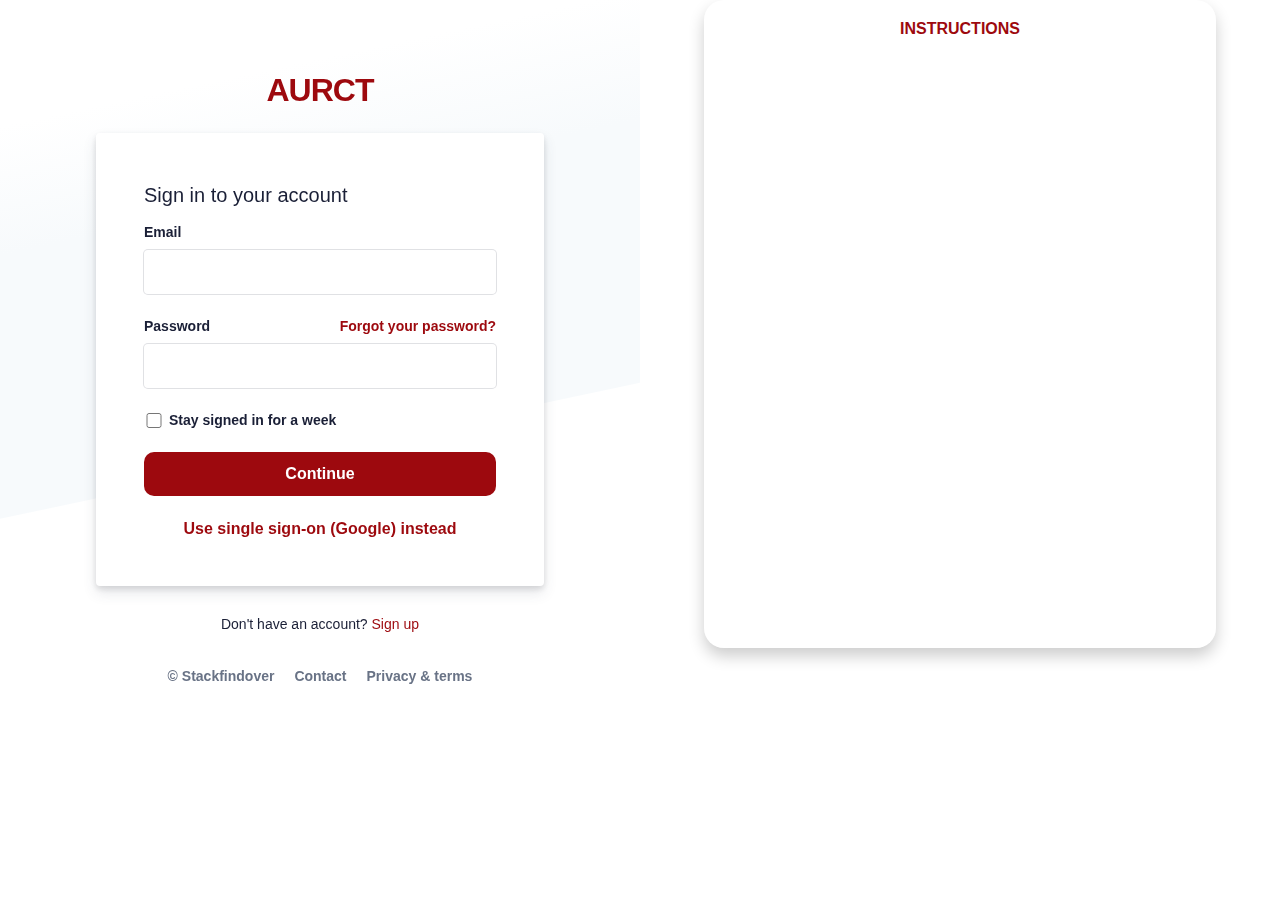
==== index.html @ f4509e71 "update" ====
<!DOCTYPE html>
<html lang="en">

<head>
    <meta charset="UTF-8">
    <meta http-equiv="X-UA-Compatible" content="IE=edge">
    <meta name="viewport" content="width=device-width, initial-scale=1.0">
    <title>Anna University Regional Campus Tirunelveli</title>
    <link rel="stylesheet" href="./src/index.css">
</head>

<body>
    <div class="main">
        <div class="left">
            <div class="login-root">
                <div class="box-root flex-flex flex-direction--column" style="min-height: 100vh;flex-grow: 1;">
                    <div class="loginbackground box-background--white padding-top--64">
                        <div class="loginbackground-gridContainer">
                            <div class="box-root flex-flex" style="grid-area: top / start / 8 / end;">
                                <div class="box-root"
                                    style="background-image: linear-gradient(white 0%, rgb(247, 250, 252) 33%); flex-grow: 1;">
                                </div>
                            </div>
                            <div class="box-root flex-flex" style="grid-area: 4 / 2 / auto / 5;">
                                <div class="box-root box-divider--light-all-2 animationLeftRight tans3s"
                                    style="flex-grow: 1;"></div>
                            </div>
                            <div class="box-root flex-flex" style="grid-area: 6 / start / auto / 2;">
                                <div class="box-root box-background--blue800" style="flex-grow: 1;"></div>
                            </div>
                            <div class="box-root flex-flex" style="grid-area: 7 / start / auto / 4;">
                                <div class="box-root box-background--blue animationLeftRight" style="flex-grow: 1;"></div>
                            </div>
                            <div class="box-root flex-flex" style="grid-area: 8 / 4 / auto / 6;">
                                <div class="box-root box-background--gray100 animationLeftRight tans3s"
                                    style="flex-grow: 1;"></div>
                            </div>
                            <div class="box-root flex-flex" style="grid-area: 2 / 15 / auto / end;">
                                <div class="box-root box-background--cyan200 animationRightLeft tans4s"
                                    style="flex-grow: 1;"></div>
                            </div>
                            <div class="box-root flex-flex" style="grid-area: 3 / 14 / auto / end;">
                                <div class="box-root box-background--blue animationRightLeft" style="flex-grow: 1;"></div>
                            </div>
                            <div class="box-root flex-flex" style="grid-area: 4 / 17 / auto / 20;">
                                <div class="box-root box-background--gray100 animationRightLeft tans4s"
                                    style="flex-grow: 1;"></div>
                            </div>
                            <div class="box-root flex-flex" style="grid-area: 5 / 14 / auto / 17;">
                                <div class="box-root box-divider--light-all-2 animationRightLeft tans3s"
                                    style="flex-grow: 1;"></div>
                            </div>
                        </div>
                    </div>
                    <div class="box-root padding-top--24 flex-flex flex-direction--column"
                        style="flex-grow: 1; z-index: 9;">
                        <div class="box-root padding-top--48 padding-bottom--24 flex-flex flex-justifyContent--center">
                            <h1><a>AURCT</a></h1>
                        </div>
                        <div class="formbg-outer">
                            <div class="formbg">
                                <div class="formbg-inner padding-horizontal--48">
                                    <span class="padding-bottom--15">Sign in to your account</span>
                                    <form id="stripe-login">
                                        <div class="field padding-bottom--24">
                                            <label for="email">Email</label>
                                            <input type="email" name="email">
                                        </div>
                                        <div class="field padding-bottom--24">
                                            <div class="grid--50-50">
                                                <label for="password">Password</label>
                                                <div class="reset-pass">
                                                    <a href="#">Forgot your password?</a>
                                                </div>
                                            </div>
                                            <input type="password" name="password">
                                        </div>
                                        <div class="field field-checkbox padding-bottom--24 flex-flex align-center">
                                            <label for="checkbox">
                                                <input type="checkbox" name="checkbox"> Stay signed in for a week
                                            </label>
                                        </div>
                                        <div class="field padding-bottom--24">
                                            <button class="inputBut">Continue</button>
                                        </div>
                                        <div class="field">
                                            <a class="ssolink" href="#">Use single sign-on (Google) instead</a>
                                        </div>
                                    </form>
                                </div>
                            </div>
                            <div class="footer-link padding-top--24">
                                <span>Don't have an account? <a href="">Sign up</a></span>
                                <div class="listing padding-top--24 padding-bottom--24 flex-flex center-center">
                                    <span><a href="#">© Stackfindover</a></span>
                                    <span><a href="#">Contact</a></span>
                                    <span><a href="#">Privacy & terms</a></span>
                                </div>
                            </div>
                        </div>
                    </div>
                </div>
            </div>
        </div>
        <div class="right">
          
            <div class="inst">
               INSTRUCTIONS
            </div>
        </div>
    </div>
    
</body>

</html>
---- src/index.css ----
* {
    padding: 0;
    margin: 0;
    color: #1a1f36;
    box-sizing: border-box;
    word-wrap: break-word;
    font-family: -apple-system, BlinkMacSystemFont, Segoe UI, Roboto, Helvetica Neue, Ubuntu, sans-serif;
}

body {
    min-height: 100vh;
    background-color: #ffffff;
    
}

.main{
    display: flex;
    height: 100vh;
}

h1 {
    letter-spacing: -1px;
}

a {
    color: rgb(157, 9, 14);
    text-decoration: unset;
}

.login-root {
    background: #fff;
    display: flex;
    width: 100%;
    min-height: 100vh;
    overflow: hidden;
}

.loginbackground {
    min-width: 50%;
    max-width: 50%;
    min-height: 100vh;
    z-index: 0;
    position: fixed;
    overflow: hidden;
}

.flex-flex {
    display: flex;
}

.align-center {
    align-items: center;
}

.center-center {
    align-items: center;
    justify-content: center;
}

.box-root {

}

.flex-direction--column {
    -ms-flex-direction: column;
    flex-direction: column;
}

.loginbackground-gridContainer {
    display: -ms-grid;
    display: grid;
    -ms-grid-columns: [start] 1fr [left-gutter] (86.6px)[16] [left-gutter] 1fr [end];
    grid-template-columns: [start] 1fr [left-gutter] repeat(16, 86.6px) [left-gutter] 1fr [end];
    -ms-grid-rows: [top] 1fr [top-gutter] (64px)[8] [bottom-gutter] 1fr [bottom];
    grid-template-rows: [top] 1fr [top-gutter] repeat(8, 64px) [bottom-gutter] 1fr [bottom];
    justify-content: center;
    margin: 0 -2%;
    transform: rotate(-12deg) skew(-12deg);
}

.box-divider--light-all-2 {
    box-shadow: inset 0 0 0 2px #e3e8ee;
}

.box-background--blue {
    background-color: #9d090ece;
}

.box-background--white {
    background-color: #ffffff;
}

.box-background--blue800 {
    background-color: #9d090e;
}

.box-background--gray100 {
    background-color: #e3e8ee;
}

.box-background--cyan200 {
    background-color: #9d090e67;
}

.padding-top--64 {
    padding-top: 64px;
}

.padding-top--24 {
    padding-top: 24px;
}

.padding-top--48 {
    padding-top: 48px;
}

.padding-bottom--24 {
    padding-bottom: 24px;
}

.padding-horizontal--48 {
    padding: 48px;
}

.padding-bottom--15 {
    padding-bottom: 15px;
}


.flex-justifyContent--center {
    -ms-flex-pack: center;
    justify-content: center;
}

.formbg {
    margin: 0px auto;
    width: 100%;
    max-width: 448px;
    background: white;
    border-radius: 4px;
    box-shadow: rgba(60, 66, 87, 0.12) 0px 7px 14px 0px, rgba(0, 0, 0, 0.12) 0px 3px 6px 0px;
}

span {
    display: block;
    font-size: 20px;
    line-height: 28px;
    color: #1a1f36;
}

label {
    margin-bottom: 10px;
}

.reset-pass a,
label {
    font-size: 14px;
    font-weight: 600;
    display: block;
}

.reset-pass>a {
    text-align: right;
    margin-bottom: 10px;
}

.grid--50-50 {
    display: grid;
    grid-template-columns: 50% 50%;
    align-items: center;
}

.field input {
    font-size: 16px;
    line-height: 28px;
    padding: 8px 16px;
    width: 100%;
    min-height: 44px;
    border: unset;
    border-radius: 4px;
    outline-color: rgb(84 105 212 / 0.5);
    background-color: rgb(255, 255, 255);
    box-shadow: rgba(0, 0, 0, 0) 0px 0px 0px 0px,
        rgba(0, 0, 0, 0) 0px 0px 0px 0px,
        rgba(0, 0, 0, 0) 0px 0px 0px 0px,
        rgba(60, 66, 87, 0.16) 0px 0px 0px 1px,
        rgba(0, 0, 0, 0) 0px 0px 0px 0px,
        rgba(0, 0, 0, 0) 0px 0px 0px 0px,
        rgba(0, 0, 0, 0) 0px 0px 0px 0px;
}

.inputBut {
    background-color: rgb(157, 9, 14);
    border: none;
    color: #fff;
    font-weight: 600;
    cursor: pointer;
    font-size: 16px;
    line-height: 28px;
    padding: 8px 16px;
    width: 100%;
    min-height: 44px;
    border-radius: 10px;
}

.field-checkbox input {
    width: 20px;
    height: 15px;
    margin-right: 5px;
    box-shadow: unset;
    min-height: unset;
}

.field-checkbox label {
    display: flex;
    align-items: center;
    margin: 0;
}

a.ssolink {
    display: block;
    text-align: center;
    font-weight: 600;
}

.footer-link span {
    font-size: 14px;
    text-align: center;
}

.listing a {
    color: #697386;
    font-weight: 600;
    margin: 0 10px;
}

.animationRightLeft {
    animation: animationRightLeft 62s ease-in-out infinite;
}

.animationLeftRight {
    animation: animationLeftRight 52s ease-in-out infinite;
}

.tans3s {
    animation: animationLeftRight 83s ease-in-out infinite;
}

.tans4s {
    animation: animationLeftRight 84s ease-in-out infinite;
}

@keyframes animationLeftRight {
    0% {
        transform: translateX(0px);
    }

    50% {
        transform: translateX(1000px);
    }

    100% {
        transform: translateX(0px);
    }
}

@keyframes animationRightLeft {
    0% {
        transform: translateX(0px);
    }

    50% {
        transform: translateX(-1000px);
    }

    100% {
        transform: translateX(0px);
    }
}

.left {
    width: 50%;
}

.right {

    height: 90vh;
    width: 50vw;;
    display: block;
    
}

.imgMid {
    height: 100%;
    opacity: 0.05;
    z-index: 10;
    margin: 0px;
}

.inst{
    margin-left: auto;
    margin-right: auto;
    margin-top: auto;
    margin-bottom: auto;
    border-radius: 20px;
    height: 80%;
    width: 80%;
    color: rgb(157, 9, 14);
    text-align: center;
    padding: 20px;
    font-weight: bolder;
    box-shadow: 0 8px 16px 0 rgba(0,0,0,0.2);
    background-color: rgba(255, 255, 255, 0.31);
}
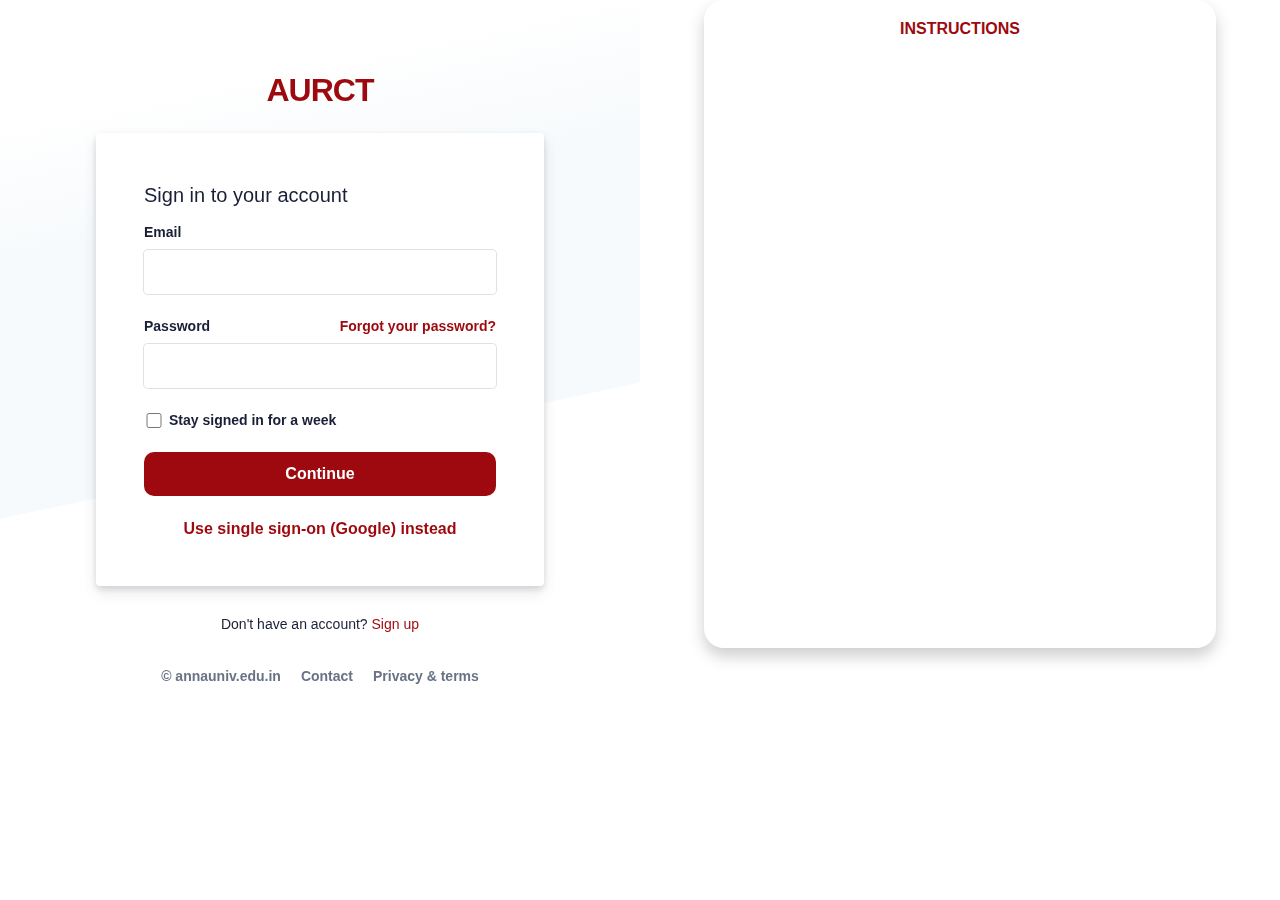
==== commit ef63d283: "Update index.html" ====
--- a/index.html
+++ b/index.html
@@ -92,7 +92,7 @@
                             <div class="footer-link padding-top--24">
                                 <span>Don't have an account? <a href="">Sign up</a></span>
                                 <div class="listing padding-top--24 padding-bottom--24 flex-flex center-center">
-                                    <span><a href="#">© Stackfindover</a></span>
+                                    <span><a href="#">© annauniv.edu.in</a></span>
                                     <span><a href="#">Contact</a></span>
                                     <span><a href="#">Privacy & terms</a></span>
                                 </div>
